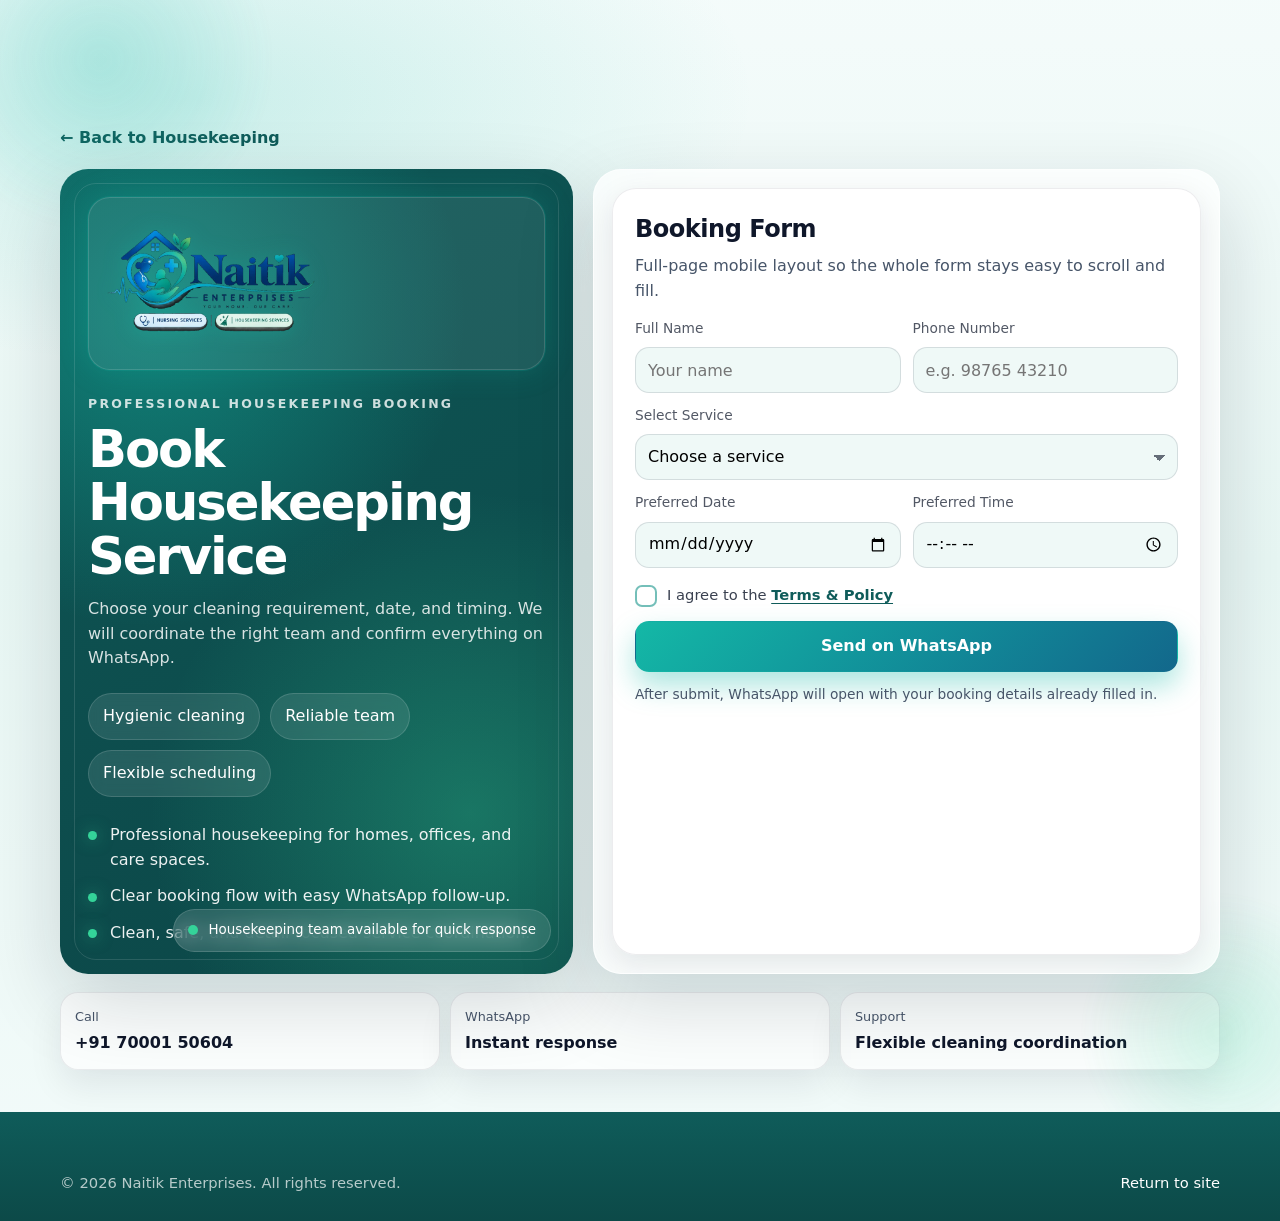
==== housekeeping-booking.html @ 3540d1fa "bug fixingko" ====
<!doctype html>
<html lang="en">
  <head>
    <meta charset="UTF-8" />
    <meta name="viewport" content="width=device-width, initial-scale=1.0" />
    <meta
      name="description"
      content="Book housekeeping services with Naitik Enterprises. Fill your details and continue on WhatsApp."
    />
    <title>Book Housekeeping Service | Naitik Enterprises</title>
    <link rel="icon" href="./favicon.png" type="image/png" sizes="32x32" />
    <link rel="stylesheet" href="./style.css" />
  </head>
  <body data-service="housekeeping" class="bookingPage">
    <main class="bookingPage__hero">
      <div class="container">
        <a class="bookingPage__back" href="./index.html?service=housekeeping&welcome=0">← Back to Housekeeping</a>

        <div class="bookingPage__grid" style="margin-top: 18px">
          <section class="bookingPage__panel reveal is-visible">
            <div class="bookingPage__logoShell">
              <img
                class="bookingPage__logo"
                src="./images/brand/logo-full.webp"
                width="240"
                height="160"
                alt="Naitik Enterprises"
              />
            </div>
            <p class="bookingPage__eyebrow">Professional housekeeping booking</p>
            <h1 class="bookingPage__title" id="bookingPageTitle">Book Housekeeping Service</h1>
            <p class="bookingPage__sub" id="bookingPageSubtitle">
              Choose your cleaning requirement, date, and timing. We will coordinate the right team and confirm everything on WhatsApp.
            </p>
            <div class="bookingPage__chips" id="bookingPageChips"></div>
            <ul class="bookingPage__points" id="bookingPagePoints"></ul>
            <div class="bookingPage__pulse">
              <span class="bookingPage__pulseDot" aria-hidden="true"></span>
              <span><span data-booking-service-label>Housekeeping</span> team available for quick response</span>
            </div>
          </section>

          <section class="bookingPage__formWrap reveal is-visible">
            <form class="formCard bookingPage__formCard" id="bookingPageForm">
              <div class="formCard__head">
                <h2 class="formCard__title">Booking Form</h2>
                <p class="formCard__sub">Full-page mobile layout so the whole form stays easy to scroll and fill.</p>
              </div>

              <div class="formGrid">
                <label class="field">
                  <span class="field__label">Full Name</span>
                  <input class="field__input" name="name" type="text" placeholder="Your name" required />
                </label>
                <label class="field">
                  <span class="field__label">Phone Number</span>
                  <input class="field__input" name="phone" type="tel" inputmode="tel" placeholder="e.g. 98765 43210" required />
                </label>
                <label class="field field--full">
                  <span class="field__label">Select Service</span>
                  <select class="field__input" name="service" id="bookingServicePage" required>
                    <option value="" selected disabled>Choose a service</option>
                  </select>
                </label>
                <label class="field">
                  <span class="field__label">Preferred Date</span>
                  <input class="field__input" name="date" type="date" required />
                </label>
                <label class="field">
                  <span class="field__label">Preferred Time</span>
                  <input class="field__input" name="time" type="time" required />
                </label>
              </div>

              <div class="termsAgree">
                <label class="termsAgree__label">
                  <input class="termsAgree__check" type="checkbox" id="termsAgreeCheckPage" name="termsAgree" required />
                  <span class="termsAgree__box" aria-hidden="true"></span>
                  <span class="termsAgree__text">
                    I agree to the
                    <a class="termsAgree__link" href="./terms.html" target="_blank" rel="noopener">Terms &amp; Policy</a>
                  </span>
                </label>
                <p class="termsAgree__error" id="termsAgreeErrorPage" role="alert" hidden>
                  Please tick the box to agree to the Terms &amp; Policy before sending.
                </p>
              </div>

              <button class="btn btn--primary btn--full" type="submit" id="bookingSubmitPage" disabled aria-disabled="true">
                Send on WhatsApp
              </button>
              <p class="formHint">After submit, WhatsApp will open with your booking details already filled in.</p>
            </form>
          </section>
        </div>

        <div class="bookingPage__meta">
          <div class="bookingPage__metaCard">
            <span class="bookingPage__metaLabel">Call</span>
            <span class="bookingPage__metaValue">+91 70001 50604</span>
          </div>
          <div class="bookingPage__metaCard">
            <span class="bookingPage__metaLabel">WhatsApp</span>
            <span class="bookingPage__metaValue">Instant response</span>
          </div>
          <div class="bookingPage__metaCard">
            <span class="bookingPage__metaLabel">Support</span>
            <span class="bookingPage__metaValue">Flexible cleaning coordination</span>
          </div>
        </div>
      </div>
    </main>

    <footer class="footer">
      <div class="container footer__bottom" style="margin-top: 0; padding-top: 0; border-top: 0">
        <div>© <span id="year"></span> Naitik Enterprises. All rights reserved.</div>
        <a class="footer__top" href="./index.html?service=housekeeping&welcome=0">Return to site</a>
      </div>
    </footer>

    <script src="./booking-page.js"></script>
  </body>
</html>
---- style.css ----
:root{
  --primary:#0B3C5D;
  --secondary:#00AEEF;
  --accent:#28C76F;
  --bg:#F4FAFF;
  --soft:#EEF6FB;
  --text:#0f172a;
  --muted:#475569;
  --border:rgba(15,23,42,.12);
  --shadow:0 18px 50px rgba(2, 18, 35, .12);
  --shadowSoft:0 10px 30px rgba(2, 18, 35, .10);
  --radius:16px;
  --radiusSm:12px;
  --container:1160px;
  --glow:rgba(0,174,239,.35);
  --theme-transition: background-color .55s ease, color .45s ease, border-color .45s ease, box-shadow .45s ease;
  --font-display:"Outfit", system-ui, sans-serif;
  --font-body:"Figtree", system-ui, sans-serif;
}

body[data-service="housekeeping"]{
  --primary:#0F5C5A;
  --secondary:#14B8A6;
  --accent:#34D399;
  --bg:#F3FBFA;
  --soft:#E8F7F4;
  --glow:rgba(20,184,166,.35);
}

*{box-sizing:border-box}
html{scroll-behavior:smooth}
body{
  margin:0;
  font-family:var(--font-body);
  color:var(--text);
  background:var(--bg);
  line-height:1.55;
  transition:var(--theme-transition);
  overflow-x:hidden;
}
body.is-gated{overflow:hidden}
h1,h2,h3,h4,.brand__name,.hero__title,.sectionHead__title,.contactHero__title{
  font-family:var(--font-display);
}
img{max-width:100%;display:block}
a{color:inherit;text-decoration:none}
button,input,select{font:inherit}
[hidden]{display:none !important}
:focus-visible{
  outline:3px solid rgba(0,174,239,.55);
  outline-offset:3px;
}
body[data-service="housekeeping"] :focus-visible{
  outline-color:rgba(20,184,166,.55);
}

.skip-link{
  position:absolute;left:-999px;top:10px;
  background:var(--primary);color:#fff;
  padding:10px 12px;border-radius:10px;
  z-index:10000;
}
.skip-link:focus{left:10px}

.container{
  width:min(var(--container), calc(100% - 40px));
  margin-inline:auto;
}

.section{padding:90px 0;position:relative}
.section--soft{background:var(--soft);transition:var(--theme-transition)}

.sectionHead{max-width:760px}
.sectionHead__title{
  margin:0 0 10px;
  font-size:clamp(1.55rem, 2.2vw, 2.2rem);
  letter-spacing:-.02em;
}
.sectionHead__subtitle{margin:0;color:var(--muted)}

/* NAV */
.header{position:sticky;top:0;z-index:999}
.nav{
  background:rgba(255,255,255,.62);
  backdrop-filter:saturate(140%) blur(16px);
  -webkit-backdrop-filter:saturate(140%) blur(16px);
  border-bottom:1px solid rgba(15,23,42,.06);
  transition:box-shadow .25s ease, background .25s ease;
}
.nav.is-scrolled{
  background:rgba(255,255,255,.92);
  box-shadow:0 10px 30px rgba(2, 18, 35, .10);
}
.nav__inner{
  min-height:72px;
  display:flex;
  align-items:center;
  justify-content:space-between;
  gap:14px;
  padding:8px 0;
}

.brand{
  display:flex;
  align-items:center;
  gap:10px;
  min-width:0;
}
.brand__logo{
  height:52px;
  width:auto;
  max-width:min(220px, 42vw);
  object-fit:contain;
  display:block;
}
.brand__logo--footer{
  height:72px;
  max-width:260px;
}
.brand__service{
  font-size:.68rem;
  font-weight:700;
  color:var(--secondary);
  text-transform:uppercase;
  letter-spacing:.08em;
  padding:5px 8px;
  border-radius:999px;
  background:color-mix(in srgb, var(--secondary) 12%, transparent);
  border:1px solid color-mix(in srgb, var(--secondary) 22%, transparent);
  white-space:nowrap;
}
.brand__mark{
  width:38px;height:38px;border-radius:12px;
  display:grid;place-items:center;
  background:linear-gradient(135deg, var(--secondary), var(--primary));
  color:#fff;font-weight:700;
  box-shadow:0 12px 24px var(--glow);
  transition:background .45s ease, box-shadow .45s ease;
  flex-shrink:0;
}
.brand__text{display:flex;flex-direction:column;line-height:1.15;min-width:0}
.brand__name{font-weight:700;letter-spacing:-.01em;white-space:nowrap}
.brand--footer{display:block}
.welcome__logo{
  width:min(280px, 72vw);
  height:auto;
  margin-inline:auto;
  display:block;
  object-fit:contain;
}

.nav__menu{display:flex;align-items:center;gap:10px}
.nav__link{
  font-weight:500;
  color:rgba(15,23,42,.78);
  padding:10px 10px;
  border-radius:12px;
  transition:background .2s ease,color .2s ease;
}
.nav__link:hover{background:color-mix(in srgb, var(--secondary) 12%, transparent);color:var(--primary)}
.nav__link--cta{
  background:linear-gradient(135deg, color-mix(in srgb, var(--secondary) 18%, transparent), color-mix(in srgb, var(--accent) 12%, transparent));
  border:1px solid color-mix(in srgb, var(--secondary) 22%, transparent);
}

.nav__toggle{
  display:none;
  width:44px;height:44px;
  border-radius:14px;
  border:1px solid rgba(15,23,42,.10);
  background:rgba(255,255,255,.7);
}
.nav__toggleLines{
  display:block;width:18px;height:12px;margin:auto;
  background:
    linear-gradient(#0f172a,#0f172a) 0 0/100% 2px,
    linear-gradient(#0f172a,#0f172a) 0 50%/100% 2px,
    linear-gradient(#0f172a,#0f172a) 0 100%/100% 2px;
  background-repeat:no-repeat;
  opacity:.86;
}

/* SERVICE SWITCH */
.serviceSwitch{
  position:relative;
  display:inline-grid;
  grid-template-columns:1fr 1fr;
  gap:0;
  padding:4px;
  border-radius:999px;
  background:rgba(15,23,42,.06);
  border:1px solid rgba(15,23,42,.08);
  min-width:min(280px, 52vw);
  flex-shrink:0;
}
.serviceSwitch__opt{
  position:relative;
  z-index:2;
  border:0;
  background:transparent;
  padding:10px 14px;
  border-radius:999px;
  font-weight:700;
  font-size:.82rem;
  letter-spacing:.04em;
  text-transform:uppercase;
  color:rgba(15,23,42,.55);
  cursor:pointer;
  transition:color .25s ease;
}
.serviceSwitch__opt.is-active{color:#fff}
.serviceSwitch__pill{
  position:absolute;
  z-index:1;
  top:4px;bottom:4px;left:4px;
  width:calc(50% - 4px);
  border-radius:999px;
  background:linear-gradient(135deg, var(--secondary), var(--primary));
  box-shadow:0 10px 22px var(--glow), 0 0 24px var(--glow);
  transition:transform .55s cubic-bezier(.34,1.56,.64,1), background .45s ease, box-shadow .45s ease;
}
body[data-service="housekeeping"] .serviceSwitch__pill{
  transform:translateX(100%);
}

/* HERO */
.hero{
  padding:96px 0 90px;
  position:relative;
  overflow:hidden;
  background:var(--bg);
  transition:var(--theme-transition);
}
.hero__atmosphere{
  position:absolute;inset:0;
  pointer-events:none;
  z-index:0;
  overflow:hidden;
}
.hero__bg{
  position:absolute;
  inset:0;
  background-position:center;
  background-size:cover;
  background-repeat:no-repeat;
  transform:scale(1.08);
  transition:opacity .55s ease, filter .55s ease;
  animation:bgKenBurns 18s ease-in-out infinite alternate;
}
.hero__bg--nursing{
  opacity:1;
  background-image:url("./images/nursing-bg-1280.webp");
  background-image:
    image-set(
      url("./images/nursing-bg-1280.avif") type("image/avif"),
      url("./images/nursing-bg-1280.webp") type("image/webp"),
      url("./images/indexbackground.png") type("image/png")
    );
  filter:saturate(1.05);
}
.hero__bg--housekeeping{
  opacity:0;
  background-image:url("./images/nursing-bg-1280.webp");
  background-image:
    image-set(
      url("./images/nursing-bg-1280.avif") type("image/avif"),
      url("./images/nursing-bg-1280.webp") type("image/webp"),
      url("./images/indexbackground.png") type("image/png")
    );
  filter:saturate(1.08) hue-rotate(18deg);
}
body[data-service="housekeeping"] .hero__bg--nursing{opacity:0}
body[data-service="housekeeping"] .hero__bg--housekeeping{opacity:1}
.hero__bgScrim{
  position:absolute;
  inset:0;
  background:
    linear-gradient(105deg, rgba(244,250,255,.90) 0%, rgba(244,250,255,.72) 36%, rgba(244,250,255,.28) 62%, rgba(244,250,255,.08) 100%),
    radial-gradient(900px 420px at 12% 18%, rgba(0,174,239,.14), transparent 60%);
  transition:background .55s ease;
}
body[data-service="nursing"] .hero__bgScrim{
  background:
    linear-gradient(100deg, rgba(244,250,255,.88) 0%, rgba(244,250,255,.58) 34%, rgba(244,250,255,.18) 58%, rgba(244,250,255,.02) 100%),
    radial-gradient(820px 380px at 10% 20%, rgba(0,174,239,.12), transparent 62%);
}
body[data-service="housekeeping"] .hero__bgScrim{
  background:
    linear-gradient(105deg, rgba(243,251,250,.92) 0%, rgba(243,251,250,.78) 42%, rgba(243,251,250,.52) 100%),
    radial-gradient(900px 420px at 12% 18%, rgba(20,184,166,.18), transparent 60%);
}
.hero__gridFx{
  position:absolute;inset:0;
  opacity:.22;
  background-image:
    linear-gradient(rgba(11,60,93,.05) 1px, transparent 1px),
    linear-gradient(90deg, rgba(11,60,93,.05) 1px, transparent 1px);
  background-size:48px 48px;
  mask-image:radial-gradient(ellipse at 40% 30%, #000 20%, transparent 70%);
}
body[data-service="housekeeping"] .hero__gridFx{
  background-image:
    linear-gradient(rgba(15,92,90,.05) 1px, transparent 1px),
    linear-gradient(90deg, rgba(15,92,90,.05) 1px, transparent 1px);
}
.hero__particles{position:absolute;inset:0}
.hero__particle{
  position:absolute;
  width:5px;height:5px;border-radius:50%;
  background:var(--secondary);
  opacity:.4;
  box-shadow:0 0 10px var(--glow);
  animation:floatY 6s ease-in-out infinite;
}
body[data-service="housekeeping"] .hero__particle{
  background:var(--accent);
}
.hero__sweep{
  position:absolute;
  inset:0;
  background:linear-gradient(105deg, transparent 30%, rgba(255,255,255,.45) 50%, transparent 70%);
  transform:translateX(-120%);
  opacity:0;
}
body[data-service="housekeeping"] .hero__sweep{
  opacity:.75;
  animation:sweepOnce 3.2s ease-in-out infinite;
}
.hero.is-offscreen .hero__sweep,
.hero.is-offscreen .hero__particle{
  animation-play-state:paused !important;
}

/* Hero staged reveal */
.heroReveal{
  opacity:0;
  transform:translateY(18px);
  animation:heroRevealIn .7s cubic-bezier(.22,1,.36,1) forwards;
  animation-delay:calc(var(--d, 0) * 120ms + 180ms);
}
body.is-gated .heroReveal{animation-play-state:paused;opacity:0}
body:not(.is-gated) .heroReveal{animation-play-state:running}

.hero__content{
  padding:18px 18px 8px;
  border-radius:22px;
  background:rgba(255,255,255,.55);
  border:1px solid rgba(255,255,255,.45);
  backdrop-filter:blur(8px);
  -webkit-backdrop-filter:blur(8px);
}
@media (min-width: 981px){
  .hero__content{
    background:transparent;
    border:0;
    backdrop-filter:none;
    -webkit-backdrop-filter:none;
    padding:0;
  }
}
.hero__grid{
  position:relative;
  z-index:2;
  display:grid;
  grid-template-columns:1.05fr .95fr;
  gap:54px;
  align-items:center;
}
body[data-service="nursing"] .hero__grid{
  grid-template-columns:minmax(0, min(640px, 100%)) 1fr;
  gap:0;
}
body[data-service="nursing"] .hero__media{
  display:none;
}
.pill{
  display:inline-flex;align-items:center;gap:10px;
  padding:10px 12px;border-radius:999px;
  background:rgba(255,255,255,.8);
  border:1px solid rgba(15,23,42,.08);
  box-shadow:0 10px 26px rgba(2, 18, 35, .06);
  color:rgba(15,23,42,.76);
  font-weight:500;
}
.dot{
  width:10px;height:10px;border-radius:50%;
  background:var(--accent);
  box-shadow:0 0 0 6px color-mix(in srgb, var(--accent) 22%, transparent);
}
.hero__title{
  margin:16px 0 10px;
  font-size:clamp(2.05rem, 3.4vw, 3.35rem);
  line-height:1.1;
  letter-spacing:-.03em;
}
.hero__subtitle{margin:0 0 22px;color:var(--muted);max-width:54ch}
.hero__actions{display:flex;gap:12px;flex-wrap:wrap;margin-bottom:22px}

.btn{
  display:inline-flex;align-items:center;justify-content:center;
  padding:12px 16px;
  border-radius:14px;
  border:1px solid transparent;
  font-weight:600;
  transition:transform .2s ease, box-shadow .2s ease, background .2s ease, border-color .2s ease;
  cursor:pointer;
  user-select:none;
}
.btn:active{transform:translateY(1px)}
.btn--primary{
  background:linear-gradient(135deg, var(--secondary), color-mix(in srgb, var(--primary) 70%, #1b83ff));
  color:#fff;
  box-shadow:0 14px 28px var(--glow);
}
.btn--primary:hover{transform:translateY(-2px);box-shadow:0 18px 40px var(--glow)}
.btn--ghost{
  background:rgba(255,255,255,.72);
  border-color:rgba(15,23,42,.10);
  color:rgba(15,23,42,.82);
}
.btn--ghost:hover{transform:translateY(-2px);box-shadow:0 16px 34px rgba(2, 18, 35, .10)}
.btn--dark{
  background:color-mix(in srgb, var(--primary) 92%, #000);
  color:#fff;
  box-shadow:0 14px 28px color-mix(in srgb, var(--primary) 28%, transparent);
}
.btn--dark:hover{transform:translateY(-2px)}
.btn--accent{
  background:linear-gradient(135deg, var(--accent), #1fbf86);
  color:#08311c;
  box-shadow:0 14px 28px rgba(40,199,111,.22);
}
.btn--accent:hover{transform:translateY(-2px)}
.btn--full{width:100%}
.btn--lg{padding:14px 22px;font-size:1.02rem}

.hero__trust{display:grid;grid-template-columns:repeat(3, minmax(0,1fr));gap:12px}
.trustItem{
  display:flex;gap:10px;align-items:flex-start;
  padding:12px;
  border-radius:16px;
  background:rgba(255,255,255,.70);
  border:1px solid rgba(15,23,42,.08);
}
.trustItem__icon{
  width:34px;height:34px;border-radius:12px;
  display:grid;place-items:center;
  background:color-mix(in srgb, var(--primary) 12%, transparent);
  color:var(--primary);font-weight:700;flex-shrink:0;
}
.trustItem__icon--blue{background:color-mix(in srgb, var(--secondary) 18%, transparent);color:var(--primary)}
.trustItem__icon--green{background:color-mix(in srgb, var(--accent) 20%, transparent);color:#0a6a3b}
.trustItem__text strong{display:block;font-size:.95rem}
.trustItem__text span{display:block;color:var(--muted);font-size:.82rem}

.hero__media{position:relative;perspective:900px}

/* NURSING VIDEO CARD */
.nursingVideoWrap{
  position:relative;
  opacity:0;
  transform:translateX(60px) scale(.96);
  animation:videoEnter .85s cubic-bezier(.22,1,.36,1) .45s forwards;
}
body.is-gated .nursingVideoWrap{animation-play-state:paused}
body:not(.is-gated) .nursingVideoWrap{animation-play-state:running}
.nursingVideoWrap.is-in{
  opacity:1;
  transform:none;
  animation:videoFloat 5.2s ease-in-out infinite;
}
.nursingVideoBadge{
  position:absolute;
  z-index:5;
  left:16px;top:14px;
  display:inline-flex;align-items:center;gap:8px;
  padding:8px 12px;
  border-radius:999px;
  background:rgba(255,255,255,.78);
  border:1px solid rgba(255,255,255,.55);
  backdrop-filter:blur(12px);
  -webkit-backdrop-filter:blur(12px);
  font-size:.72rem;
  font-weight:700;
  letter-spacing:.08em;
  text-transform:uppercase;
  color:var(--primary);
  box-shadow:0 12px 28px rgba(2,18,35,.12);
}
.nursingVideoBadge__dot{
  width:8px;height:8px;border-radius:50%;
  background:var(--accent);
  animation:livePulse 1.4s ease-out infinite;
}
.nursingVideo{
  position:relative;
  border-radius:24px;
  transform-style:preserve-3d;
  will-change:transform;
  transition:transform .12s ease-out;
}
.nursingVideo__glow{
  position:absolute;inset:-18%;
  background:radial-gradient(circle at 50% 40%, color-mix(in srgb, var(--secondary) 35%, transparent), transparent 62%);
  filter:blur(28px);
  opacity:.75;
  pointer-events:none;
}
.nursingVideo__frame{
  position:relative;
  aspect-ratio:16/9;
  border-radius:24px;
  overflow:hidden;
  border:1px solid rgba(255,255,255,.55);
  background:#0b3c5d;
  box-shadow:
    0 24px 60px rgba(2,18,35,.18),
    0 0 0 1px color-mix(in srgb, var(--secondary) 18%, transparent),
    0 0 40px color-mix(in srgb, var(--secondary) 22%, transparent);
}
.nursingVideo__poster,
.nursingVideo__el{
  position:absolute;inset:0;
  width:100%;height:100%;
  object-fit:cover;
  display:block;
}
.nursingVideo__poster{
  filter:blur(10px);
  transform:scale(1.05);
  transition:opacity .45s ease, filter .45s ease;
  z-index:1;
}
.nursingVideo.is-ready .nursingVideo__poster{
  opacity:0;
  filter:blur(0);
  pointer-events:none;
}
.nursingVideo__el{
  z-index:2;
  opacity:0;
  transition:opacity .45s ease;
}
.nursingVideo.is-ready .nursingVideo__el{opacity:1}
.nursingVideo__play{
  position:absolute;z-index:4;
  left:50%;top:50%;
  transform:translate(-50%,-50%);
  border:0;
  border-radius:999px;
  padding:12px 18px;
  font-weight:700;
  background:rgba(255,255,255,.9);
  color:var(--primary);
  box-shadow:0 16px 34px rgba(2,18,35,.2);
  cursor:pointer;
}
.nursingVideo__sound{
  position:absolute;
  z-index:5;
  right:12px;
  bottom:14px;
  width:42px;height:42px;
  border-radius:14px;
  border:1px solid rgba(255,255,255,.45);
  background:rgba(255,255,255,.82);
  backdrop-filter:blur(10px);
  -webkit-backdrop-filter:blur(10px);
  color:var(--primary);
  display:grid;
  place-items:center;
  cursor:pointer;
  box-shadow:0 12px 28px rgba(2,18,35,.16);
  transition:transform .2s ease, background .2s ease, box-shadow .2s ease;
}
.nursingVideo__sound:hover{
  transform:translateY(-2px);
  background:#fff;
  box-shadow:0 16px 34px rgba(2,18,35,.2);
}
.nursingVideo__sound.is-on{
  background:linear-gradient(135deg, color-mix(in srgb, var(--secondary) 22%, #fff), #fff);
  border-color:color-mix(in srgb, var(--secondary) 35%, transparent);
}
.nursingVideo__soundIcon{display:grid;place-items:center}
.nursingVideo__sound svg{display:block}
.nursingVideo__sound--cine{
  right:14px;
  bottom:14px;
  z-index:6;
}
.nursingVideo__sweep{
  position:absolute;inset:0;z-index:3;
  pointer-events:none;
  background:linear-gradient(110deg, transparent 35%, rgba(255,255,255,.28) 50%, transparent 65%);
  transform:translateX(-130%);
  animation:shineSweep 5.5s ease-in-out 2s infinite;
}
.nursingVideo__ecg{
  position:absolute;
  left:8%;right:8%;
  bottom:-2px;
  height:34px;
  z-index:4;
  opacity:.55;
  pointer-events:none;
}
.nursingVideo__ecg path{
  fill:none;
  stroke:var(--secondary);
  stroke-width:2;
  stroke-linecap:round;
  stroke-linejoin:round;
  stroke-dasharray:14 160;
  filter:drop-shadow(0 0 4px var(--glow));
  animation:ecgTravel 2.8s linear infinite;
}

/* CINEMATIC STORY */
.cineStory{
  position:relative;
  min-height:220vh;
  background:linear-gradient(180deg, var(--bg), #071825 40%, #071825 70%, var(--soft));
}
.cineStory__pin{
  position:sticky;
  top:72px;
  height:calc(100vh - 72px);
  display:grid;
  place-items:center;
  overflow:visible;
  padding:24px 0 32px;
}
.cineStory__stage{
  width:min(920px, calc(100% - 40px));
  position:relative;
  display:flex;
  flex-direction:column;
  align-items:center;
  gap:22px;
}
.cineStory__videoShell{
  position:relative;
  margin-inline:auto;
  width:min(520px, 78%);
  max-width:min(720px, calc(100vw - 72px));
  aspect-ratio:16/9;
  border-radius:22px;
  overflow:hidden;
  border:1px solid rgba(255,255,255,.2);
  box-shadow:0 30px 80px rgba(0,0,0,.35), 0 0 50px rgba(0,174,239,.18);
  transform:scale(var(--cine-scale, 1));
  transform-origin:center center;
  border-radius:calc(22px * (1.25 - var(--cine-scale, 1) * .2));
  transition:none;
  background:#041018;
}
.cineStory__video{
  width:100%;height:100%;
  object-fit:cover;
  display:block;
}
.cineStory__copy{
  position:relative;
  width:100%;
  text-align:center;
  pointer-events:none;
  min-height:3.2em;
  z-index:2;
}
.cineStory__step{
  margin:0;
  font-family:var(--font-display);
  font-size:clamp(1.35rem, 3.2vw, 2.2rem);
  font-weight:800;
  letter-spacing:-.03em;
  color:#fff;
  text-shadow:0 12px 40px rgba(0,0,0,.45);
  opacity:0;
  transform:translateY(12px);
  transition:opacity .35s ease, transform .35s ease;
  position:absolute;
  left:0;right:0;
  top:0;
}
.cineStory__step.is-active{
  opacity:1;
  transform:none;
  position:relative;
}

.statusCard{
  position:absolute;
  z-index:4;
  left:-8px;
  top:18px;
  width:min(220px, 46%);
  padding:14px 14px 12px;
  border-radius:18px;
  background:rgba(255,255,255,.78);
  border:1px solid rgba(255,255,255,.55);
  backdrop-filter:blur(14px);
  -webkit-backdrop-filter:blur(14px);
  box-shadow:0 18px 40px rgba(2,18,35,.12), 0 0 28px color-mix(in srgb, var(--secondary) 22%, transparent);
  animation:floatCard 3.2s ease-in-out infinite;
}
.statusCard__live{
  display:flex;align-items:center;gap:8px;
  font-size:.72rem;font-weight:700;
  letter-spacing:.06em;text-transform:uppercase;
  color:var(--primary);margin-bottom:8px;
}
.statusCard__dot{
  width:8px;height:8px;border-radius:50%;
  background:var(--accent);
  box-shadow:0 0 0 0 color-mix(in srgb, var(--accent) 45%, transparent);
  animation:livePulse 1.1s ease-out infinite;
}
.statusCard__title{display:block;font-size:1rem;letter-spacing:-.02em}
.statusCard__sub{display:block;color:var(--muted);font-size:.85rem;margin:2px 0 8px}
.statusCard__list{margin:0;padding:0;list-style:none;display:grid;gap:4px;color:rgba(15,23,42,.78);font-size:.86rem}

.heroCard{
  position:relative;
  border-radius:24px;
  overflow:hidden;
  box-shadow:var(--shadow);
}
.heroCard__bg{
  position:absolute;inset:-40% -40%;
  background:
    radial-gradient(circle at 35% 25%, color-mix(in srgb, var(--secondary) 40%, transparent), transparent 56%),
    radial-gradient(circle at 70% 65%, color-mix(in srgb, var(--accent) 28%, transparent), transparent 62%);
  filter:blur(20px);
  transition:opacity .5s ease;
}
.heroCard__frame{
  position:relative;
  aspect-ratio:4/3;
  background:
    center/cover no-repeat var(--hero-placeholder, #dbeafe),
    linear-gradient(135deg, #dbeafe, #eff6ff);
  overflow:hidden;
}
body[data-service="housekeeping"] .heroCard__frame{
  background:
    center/cover no-repeat var(--hero-placeholder, #ccfbf1),
    linear-gradient(135deg, #ccfbf1, #f0fdfa);
}
.heroCard__img{
  width:100%;height:100%;
  object-fit:cover;
  transform:scale(1.03);
  filter:blur(14px);
  opacity:.55;
  transition:filter .45s ease, opacity .45s ease, transform .7s ease;
}
.heroCard__img.is-loaded{
  filter:blur(0);
  opacity:1;
  transform:scale(1);
}
.heroCard__img.is-loading{filter:blur(14px);opacity:.55}

.heroOverlay{
  position:absolute;
  right:14px;
  bottom:14px;
  left:auto;
  width:min(220px, 58%);
  padding:12px;
  border-radius:16px;
  background:rgba(255,255,255,.78);
  border:1px solid rgba(15,23,42,.08);
  backdrop-filter:blur(10px);
  box-shadow:0 14px 30px rgba(2,18,35,.10);
}
.heroOverlay__label{
  font-size:.72rem;font-weight:700;
  letter-spacing:.08em;text-transform:uppercase;
  color:var(--primary);margin-bottom:6px;
}
.heroOverlay__checks{
  margin:0;padding:0;list-style:none;
  display:grid;gap:3px;font-size:.82rem;color:rgba(15,23,42,.78);
}
.heroOverlay__ecg{
  margin-top:8px;width:100%;height:28px;
}
.heroOverlay__ecg path{
  fill:none;stroke:var(--secondary);stroke-width:2.4;
  stroke-linecap:round;stroke-linejoin:round;
  stroke-dasharray:12 90;
  filter:drop-shadow(0 0 5px var(--glow));
  animation:ecgTravel 1.55s linear infinite;
}

/* SERVICES */
.servicesSplit{
  margin-top:28px;
  display:grid;
  grid-template-columns:1fr 1fr;
  gap:18px;
}
.svcPane{
  border-radius:24px;
  padding:26px;
  position:relative;
  overflow:hidden;
  box-shadow:var(--shadowSoft);
  border:1px solid rgba(15,23,42,.08);
}
.svcPane::before{
  content:"";
  position:absolute;inset:-40% -40%;
  background:radial-gradient(circle at 25% 25%, rgba(255,255,255,.9), transparent 55%);
  opacity:.6;
  pointer-events:none;
}
.svcPane--light{
  background:linear-gradient(180deg, color-mix(in srgb, var(--secondary) 14%, transparent), var(--soft));
}
.svcPane--dark{
  background:linear-gradient(180deg, var(--primary), color-mix(in srgb, var(--primary) 80%, #000));
  border-color:rgba(255,255,255,.10);
}
.svcPane__head{position:relative}
.svcPane__title{margin:0;font-size:1.35rem;letter-spacing:-.02em}
.svcPane__desc{margin:10px 0 0;color:var(--muted)}
.svcPane--dark .svcPane__title{color:#fff}
.svcPane--dark .svcPane__desc{color:rgba(255,255,255,.72)}

.svcGrid{
  position:relative;
  margin-top:18px;
  display:grid;
  grid-template-columns:repeat(2, minmax(0,1fr));
  gap:12px;
}
.svcGrid--wide{grid-template-columns:repeat(3, minmax(0,1fr))}
.svcCard{
  position:relative;
  overflow:hidden;
  border-radius:var(--radiusSm);
  padding:14px;
  border:1px solid rgba(15,23,42,.12);
  background:rgba(255,255,255,.62);
  backdrop-filter:blur(10px);
  transition:transform .2s ease, box-shadow .2s ease, border-color .2s ease, background .2s ease;
  min-height:120px;
}
.svcCard:hover{
  transform:translateY(-10px) scale(1.02);
  box-shadow:0 28px 48px rgba(2,18,35,.16);
}
.svcCard--nursing:hover{
  border-color:color-mix(in srgb, var(--secondary) 55%, transparent);
  box-shadow:0 28px 50px color-mix(in srgb, var(--secondary) 28%, transparent), 0 0 34px color-mix(in srgb, var(--secondary) 22%, transparent);
}
.svcCard--housekeeping:hover{
  border-color:color-mix(in srgb, var(--accent) 55%, transparent);
  box-shadow:0 28px 50px color-mix(in srgb, var(--accent) 28%, transparent), 0 0 34px color-mix(in srgb, var(--accent) 22%, transparent);
}
.svcCard__icon{
  width:34px;height:34px;border-radius:12px;
  display:grid;place-items:center;
  background:color-mix(in srgb, var(--secondary) 16%, transparent);
  margin-bottom:10px;
  transition:transform .3s ease;
}
.svcCard:hover .svcCard__icon{transform:scale(1.2) rotate(-6deg)}
.svcCard__title{margin:0 0 6px;font-size:1.02rem;letter-spacing:-.01em}
.svcCard__text{margin:0;color:var(--muted);font-size:.88rem}
.svcCard--dark{
  background:rgba(255,255,255,.07);
  border-color:rgba(255,255,255,.12);
}
.svcCard--dark .svcCard__title{color:#fff}
.svcCard--dark .svcCard__text{color:rgba(255,255,255,.74)}
.svcCard--dark .svcCard__icon{background:rgba(40,199,111,.16)}
.svcPane__actions{position:relative;margin-top:16px}

.svcCard__fx,.svcCard__shine{
  position:absolute;inset:auto 0 0 0;height:2px;opacity:0;pointer-events:none;
}
.svcCard--nursing .svcCard__fx{
  background:linear-gradient(90deg, transparent, var(--secondary), transparent);
  transform:scaleX(0);
  transform-origin:left;
}
.svcCard--nursing:hover .svcCard__fx{
  opacity:1;
  animation:ecgBar .7s ease forwards;
}
.svcCard--housekeeping .svcCard__shine{
  inset:0;height:auto;
  background:linear-gradient(110deg, transparent 30%, rgba(255,255,255,.45) 50%, transparent 70%);
  transform:translateX(-120%);
}
.svcCard--housekeeping:hover .svcCard__shine{
  opacity:1;
  animation:shineSweep .7s ease forwards;
}

/* WHY */
.whyGrid{
  margin-top:26px;
  display:grid;
  grid-template-columns:repeat(4, minmax(0,1fr));
  gap:14px;
}
.featureCard{
  border-radius:20px;
  padding:18px;
  background:var(--bg);
  border:1px solid rgba(15,23,42,.08);
  box-shadow:0 16px 34px rgba(2,18,35,.08);
  transition:transform .2s ease, box-shadow .2s ease;
  position:relative;
  overflow:hidden;
}
.featureCard:hover{transform:translateY(-10px) scale(1.02);box-shadow:0 28px 52px rgba(2,18,35,.15)}
.featureCard__icon{
  width:44px;height:44px;border-radius:16px;
  display:grid;place-items:center;
  background:color-mix(in srgb, var(--primary) 12%, transparent);
  color:var(--primary);
  margin-bottom:12px;
  font-weight:700;
}
.featureCard__icon--blue{background:color-mix(in srgb, var(--secondary) 16%, transparent)}
.featureCard__icon--green{background:color-mix(in srgb, var(--accent) 18%, transparent);color:#0a6a3b}
.featureCard__title{margin:0 0 8px;letter-spacing:-.02em}
.featureCard__text{margin:0;color:var(--muted)}
.featureCard--pulse.is-visible .featureCard__icon{
  animation:iconPulse 1.35s ease-in-out infinite;
}
.featureCard--sparkle.is-visible::after{
  content:"✦";
  position:absolute;right:14px;top:14px;
  color:var(--secondary);opacity:.8;
  font-size:1.15rem;
  animation:sparkleTwinkle 1.05s ease-in-out infinite;
}

/* JOURNEY */
.journey{
  list-style:none;
  margin:34px 0 0;
  padding:0;
  display:grid;
  grid-template-columns:repeat(5, minmax(0,1fr));
  gap:12px;
  position:relative;
}
.journey::before{
  content:"";
  position:absolute;
  left:6%;right:6%;
  top:28px;
  height:2px;
  background:linear-gradient(90deg, transparent, color-mix(in srgb, var(--secondary) 55%, transparent), transparent);
}
.journey__step{
  position:relative;
  text-align:center;
  padding-top:8px;
}
.journey__step::before{
  content:"";
  display:block;
  width:16px;height:16px;border-radius:50%;
  margin:0 auto 14px;
  background:var(--bg);
  border:3px solid var(--secondary);
  box-shadow:0 0 0 0 color-mix(in srgb, var(--secondary) 35%, transparent);
  position:relative;z-index:1;
}
.journey.is-active .journey__step::before{
  animation:nodePulse 1.5s ease-in-out infinite;
}
.journey.is-active .journey__step:nth-child(2)::before{animation-delay:.35s}
.journey.is-active .journey__step:nth-child(3)::before{animation-delay:.7s}
.journey.is-active .journey__step:nth-child(4)::before{animation-delay:1.05s}
.journey.is-active .journey__step:nth-child(5)::before{animation-delay:1.4s}
.journey__step span{
  display:inline-block;
  font-weight:700;
  font-size:.92rem;
  letter-spacing:-.01em;
}
.journey__finale{
  grid-column:1/-1;
  text-align:center;
  margin-top:18px;
  font-family:var(--font-display);
  font-weight:800;
  letter-spacing:.08em;
  text-transform:uppercase;
  color:var(--primary);
  opacity:0;
}
.journey.is-complete .journey__finale{opacity:1;transition:opacity .5s ease}

/* ABOUT */
.aboutGrid{
  margin-top:28px;
  display:grid;
  grid-template-columns:.9fr 1.1fr;
  gap:28px;
  align-items:center;
}
.aboutPortrait{position:relative}
.aboutPortrait__frame{
  border-radius:28px;
  overflow:hidden;
  aspect-ratio:4/3.4;
  box-shadow:var(--shadow);
  background:center/cover no-repeat var(--founder-placeholder, #e2e8f0);
}
.aboutPortrait__img{
  width:100%;height:100%;object-fit:cover;
  filter:blur(12px);opacity:.5;
  transition:filter .4s ease, opacity .4s ease;
}
.aboutPortrait__img.is-loaded{filter:blur(0);opacity:1}
.aboutPortrait__glass{
  position:absolute;
  left:18px;right:18px;bottom:18px;
  padding:14px 16px;
  border-radius:18px;
  background:rgba(255,255,255,.78);
  backdrop-filter:blur(12px);
  border:1px solid rgba(255,255,255,.5);
  box-shadow:0 16px 34px rgba(2,18,35,.12);
  animation:floatCard 3.4s ease-in-out infinite;
}
.founderName{margin:0;font-size:1.25rem;letter-spacing:-.02em}
.aboutPortrait__role{margin:2px 0 0;color:var(--muted);font-size:.9rem}
.aboutCopy .twoCol__text{margin:0 0 14px}
.aboutHighlights{display:grid;gap:12px;margin-top:8px}

/* FORMS / CONTACT */
.twoCol{
  display:grid;
  grid-template-columns:1fr 1fr;
  gap:18px;
  align-items:start;
}
.twoCol__title{margin:0 0 10px;font-size:1.8rem;letter-spacing:-.02em}
.twoCol__text{margin:0;color:var(--muted);max-width:52ch}
.contactSection{
  background:
    radial-gradient(700px 280px at 15% 0%, color-mix(in srgb, var(--secondary) 16%, transparent), transparent 60%),
    var(--bg);
}
.contactHero{text-align:center;max-width:720px;margin-inline:auto}
.contactHero__title{
  margin:0 0 10px;
  font-size:clamp(1.9rem, 3vw, 2.8rem);
  letter-spacing:-.03em;
}
.contactHero__sub{margin:0 0 18px;color:var(--muted)}

.contactStrip{margin-top:0;display:grid;gap:12px}
.contactStrip__item{
  display:flex;gap:12px;align-items:center;
  padding:14px;border-radius:18px;
  background:rgba(255,255,255,.80);
  border:1px solid rgba(15,23,42,.08);
  box-shadow:0 16px 34px rgba(2,18,35,.08);
}
.contactStrip__icon{
  width:44px;height:44px;border-radius:16px;
  display:grid;place-items:center;
  background:color-mix(in srgb, var(--primary) 12%, transparent);
}
.contactStrip__icon--blue{background:color-mix(in srgb, var(--secondary) 16%, transparent)}
.contactStrip__label{color:var(--muted);font-size:.82rem}
.contactStrip__value{font-weight:700}

.formCard{
  border-radius:24px;
  padding:22px;
  background:var(--bg);
  border:1px solid rgba(15,23,42,.08);
  box-shadow:var(--shadowSoft);
}
.formCard__head{margin-bottom:14px}
.formCard__title{margin:0;letter-spacing:-.02em}
.formCard__sub{margin:6px 0 0;color:var(--muted)}
.formGrid{display:grid;grid-template-columns:1fr 1fr;gap:12px}
.field{display:flex;flex-direction:column;gap:8px}
.field--full{grid-column:1/-1}
.field__label{font-size:.86rem;color:rgba(15,23,42,.72);font-weight:500}
.field__input{
  height:46px;
  border-radius:14px;
  padding:10px 12px;
  border:1px solid rgba(15,23,42,.12);
  background:color-mix(in srgb, var(--soft) 70%, #fff);
  outline:none;
  transition:border-color .2s ease, box-shadow .2s ease, background .2s ease;
}
select.field__input{
  appearance:none;
  background-image:
    linear-gradient(45deg, transparent 50%, rgba(15,23,42,.62) 50%),
    linear-gradient(135deg, rgba(15,23,42,.62) 50%, transparent 50%);
  background-position:calc(100% - 18px) 20px, calc(100% - 12px) 20px;
  background-size:6px 6px, 6px 6px;
  background-repeat:no-repeat;
  padding-right:34px;
}
.field__input:focus{
  border-color:color-mix(in srgb, var(--secondary) 55%, transparent);
  box-shadow:0 0 0 5px color-mix(in srgb, var(--secondary) 14%, transparent);
  background:#fff;
}
.formHint{margin:12px 0 0;color:var(--muted);font-size:.86rem}

/* TERMS AGREE */
.termsAgree{margin:16px 0 14px}
.termsAgree__label{
  display:flex;
  align-items:flex-start;
  gap:10px;
  cursor:pointer;
  user-select:none;
}
.termsAgree__check{
  position:absolute;
  opacity:0;
  width:1px;height:1px;
  pointer-events:none;
}
.termsAgree__box{
  width:22px;height:22px;flex-shrink:0;
  margin-top:1px;
  border-radius:7px;
  border:2px solid color-mix(in srgb, var(--secondary) 45%, rgba(15,23,42,.25));
  background:#fff;
  display:grid;place-items:center;
  transition:background .2s ease, border-color .2s ease, box-shadow .2s ease;
}
.termsAgree__box::after{
  content:"";
  width:11px;height:6px;
  border-left:2.5px solid #fff;
  border-bottom:2.5px solid #fff;
  transform:rotate(-45deg) translate(1px, -1px) scale(0);
  transition:transform .18s ease;
}
.termsAgree__check:checked + .termsAgree__box{
  background:linear-gradient(135deg, var(--secondary), var(--primary));
  border-color:transparent;
  box-shadow:0 8px 18px var(--glow);
}
.termsAgree__check:checked + .termsAgree__box::after{transform:rotate(-45deg) translate(1px, -1px) scale(1)}
.termsAgree__check:focus-visible + .termsAgree__box{
  outline:3px solid color-mix(in srgb, var(--secondary) 45%, transparent);
  outline-offset:2px;
}
.termsAgree__text{color:rgba(15,23,42,.82);font-size:.92rem;line-height:1.45}
.termsAgree__link{
  border:0;background:none;padding:0;
  color:var(--primary);font-weight:700;
  text-decoration:underline;text-underline-offset:3px;
  cursor:pointer;
}
.termsAgree__link:hover{color:var(--secondary)}
.termsAgree__error{
  margin:8px 0 0;
  color:#b91c1c;
  font-size:.86rem;
  font-weight:600;
}
#bookingSubmit:disabled{
  opacity:.48;
  cursor:not-allowed;
  transform:none;
  box-shadow:none;
}

/* TERMS MODAL */
.termsModal{
  position:fixed;inset:0;
  z-index:4000;
  display:grid;
  place-items:center;
  padding:16px;
}
.termsModal[hidden]{display:none !important}
.termsModal__backdrop{
  position:absolute;inset:0;
  background:rgba(6,16,30,.58);
  backdrop-filter:blur(8px);
  -webkit-backdrop-filter:blur(8px);
}
.termsModal__panel{
  position:relative;
  width:min(820px, 100%);
  max-height:min(86vh, 920px);
  display:flex;
  flex-direction:column;
  border-radius:24px;
  background:rgba(255,255,255,.96);
  border:1px solid rgba(255,255,255,.6);
  box-shadow:0 30px 80px rgba(2,18,35,.28);
  overflow:hidden;
}
.termsModal__head{
  display:flex;
  justify-content:space-between;
  gap:14px;
  align-items:flex-start;
  padding:18px 18px 12px;
  border-bottom:1px solid rgba(15,23,42,.08);
  background:linear-gradient(180deg, color-mix(in srgb, var(--secondary) 10%, #fff), #fff);
}
.termsModal__eyebrow{
  margin:0 0 4px;
  font-size:.72rem;font-weight:800;
  letter-spacing:.12em;text-transform:uppercase;
  color:var(--primary);
}
.termsModal__title{
  margin:0;
  font-size:clamp(1.05rem, 2.2vw, 1.35rem);
  letter-spacing:-.02em;
  line-height:1.25;
}
.termsModal__updated{margin:6px 0 0;color:var(--muted);font-size:.84rem}
.termsModal__close{
  width:40px;height:40px;border-radius:12px;
  border:1px solid rgba(15,23,42,.1);
  background:rgba(255,255,255,.9);
  cursor:pointer;font-size:1rem;
  flex-shrink:0;
}
.termsModal__body{
  padding:16px 18px 8px;
  overflow:auto;
  color:rgba(15,23,42,.86);
  font-size:.94rem;
  line-height:1.6;
}
.termsModal__body h3{
  margin:18px 0 8px;
  font-size:1.02rem;
  letter-spacing:-.01em;
  color:var(--primary);
}
.termsModal__body p{margin:0 0 10px}
.termsModal__body ol,
.termsModal__body ul{margin:0 0 12px;padding-left:1.2rem}
.termsModal__body li{margin:6px 0}
.termsModal__foot{
  display:flex;gap:10px;flex-wrap:wrap;
  justify-content:flex-end;
  padding:12px 18px 16px;
  border-top:1px solid rgba(15,23,42,.08);
  background:#fff;
}

/* BOOKING PAGE */
.bookingPage{
  min-height:100vh;
  background:
    radial-gradient(880px 420px at 15% 8%, color-mix(in srgb, var(--secondary) 18%, transparent), transparent 64%),
    linear-gradient(180deg, color-mix(in srgb, var(--bg) 92%, #fff), var(--soft) 46%, var(--bg));
}
.bookingPage__hero{
  position:relative;
  overflow:hidden;
  padding:108px 0 42px;
}
.bookingPage__hero::before,
.bookingPage__hero::after{
  content:"";
  position:absolute;
  border-radius:50%;
  filter:blur(8px);
  opacity:.72;
  pointer-events:none;
}
.bookingPage__hero::before{
  width:360px;
  height:360px;
  top:-120px;
  left:-80px;
  background:radial-gradient(circle, color-mix(in srgb, var(--secondary) 30%, transparent), transparent 68%);
  animation:floatOrb 8s ease-in-out infinite;
}
.bookingPage__hero::after{
  width:280px;
  height:280px;
  right:-80px;
  bottom:-60px;
  background:radial-gradient(circle, color-mix(in srgb, var(--accent) 28%, transparent), transparent 70%);
  animation:floatOrb 10s ease-in-out infinite reverse;
}
.bookingPage__grid{
  position:relative;
  z-index:1;
  display:grid;
  grid-template-columns:minmax(0, .9fr) minmax(0, 1.1fr);
  gap:20px;
  align-items:stretch;
}
.bookingPage__panel,
.bookingPage__formWrap{
  position:relative;
  overflow:hidden;
  border-radius:28px;
  box-shadow:0 28px 80px rgba(2,18,35,.16);
}
.bookingPage__panel{
  padding:28px;
  color:#fff;
  background:
    radial-gradient(circle at 18% 18%, color-mix(in srgb, var(--secondary) 46%, transparent), transparent 40%),
    radial-gradient(circle at 80% 80%, color-mix(in srgb, var(--accent) 32%, transparent), transparent 42%),
    linear-gradient(155deg, color-mix(in srgb, var(--primary) 94%, #030712), color-mix(in srgb, var(--primary) 72%, #041018));
}
.bookingPage__panel::after,
.bookingPage__formWrap::before{
  content:"";
  position:absolute;
  inset:14px;
  border-radius:22px;
  border:1px solid rgba(255,255,255,.12);
  pointer-events:none;
}
.bookingPage__logoShell{
  display:inline-flex;
  padding:12px 14px;
  border-radius:22px;
  background:rgba(255,255,255,.08);
  border:1px solid rgba(255,255,255,.14);
  box-shadow:0 0 0 1px color-mix(in srgb, var(--secondary) 16%, transparent), 0 0 30px color-mix(in srgb, var(--secondary) 22%, transparent);
}
.bookingPage__logo{
  width:min(220px, 100%);
  height:auto;
  filter:drop-shadow(0 0 10px color-mix(in srgb, var(--secondary) 35%, transparent));
}
.bookingPage__eyebrow{
  margin:24px 0 10px;
  font-size:.78rem;
  font-weight:800;
  letter-spacing:.18em;
  text-transform:uppercase;
  color:rgba(255,255,255,.8);
}
.bookingPage__title{
  margin:0;
  font-size:clamp(2rem, 4vw, 3.45rem);
  line-height:1.04;
  letter-spacing:-.04em;
}
.bookingPage__sub{
  margin:14px 0 0;
  color:rgba(255,255,255,.84);
  max-width:46ch;
}
.bookingPage__chips{
  margin:22px 0 0;
  display:flex;
  flex-wrap:wrap;
  gap:10px;
}
.bookingPage__chip{
  padding:10px 14px;
  border-radius:999px;
  background:rgba(255,255,255,.1);
  border:1px solid rgba(255,255,255,.14);
  backdrop-filter:blur(8px);
}
.bookingPage__points{
  margin:26px 0 0;
  padding:0;
  list-style:none;
  display:grid;
  gap:12px;
}
.bookingPage__points li{
  position:relative;
  padding-left:22px;
  color:rgba(255,255,255,.92);
}
.bookingPage__points li::before{
  content:"";
  position:absolute;
  left:0;
  top:.52em;
  width:9px;
  height:9px;
  border-radius:50%;
  background:var(--accent);
  box-shadow:0 0 16px color-mix(in srgb, var(--accent) 55%, transparent);
}
.bookingPage__pulse{
  position:absolute;
  right:22px;
  bottom:22px;
  display:flex;
  align-items:center;
  gap:10px;
  padding:10px 14px;
  border-radius:999px;
  background:rgba(255,255,255,.12);
  border:1px solid rgba(255,255,255,.14);
  color:#fff;
  font-size:.84rem;
  backdrop-filter:blur(10px);
}
.bookingPage__pulseDot{
  width:10px;
  height:10px;
  border-radius:50%;
  background:var(--accent);
  animation:livePulse 1.2s ease-out infinite;
}
.bookingPage__formWrap{
  padding:18px;
  background:rgba(255,255,255,.72);
  backdrop-filter:blur(16px);
  -webkit-backdrop-filter:blur(16px);
  border:1px solid rgba(255,255,255,.55);
}
.bookingPage__formCard{
  position:relative;
  z-index:1;
  height:100%;
  background:rgba(255,255,255,.92);
}
.bookingPage__meta{
  margin-top:18px;
  display:grid;
  grid-template-columns:repeat(3, minmax(0,1fr));
  gap:10px;
}
.bookingPage__metaCard{
  padding:14px;
  border-radius:18px;
  background:rgba(255,255,255,.72);
  border:1px solid rgba(15,23,42,.08);
  box-shadow:0 16px 34px rgba(2,18,35,.08);
}
.bookingPage__metaLabel{
  display:block;
  color:var(--muted);
  font-size:.8rem;
}
.bookingPage__metaValue{
  display:block;
  margin-top:4px;
  font-weight:700;
}
.bookingPage__back{
  margin-top:18px;
  display:inline-flex;
  align-items:center;
  gap:8px;
  color:var(--primary);
  font-weight:700;
}
.formAlert{
  margin-top:12px;
  padding:12px 14px;
  border-radius:16px;
  background:rgba(40,199,111,.14);
  border:1px solid rgba(40,199,111,.24);
  color:#06341d;
  display:none;
}
.formAlert.is-error{
  background:rgba(239,68,68,.12);
  border-color:rgba(239,68,68,.25);
  color:#3a0b0b;
}
.formAlert.is-show{display:block}

.careerGrid{
  margin-top:24px;
  display:grid;
  grid-template-columns:.9fr 1.1fr;
  gap:18px;
  align-items:start;
}
.careerPitch__card{
  border-radius:24px;
  padding:22px;
  background:linear-gradient(135deg, var(--primary), color-mix(in srgb, var(--secondary) 30%, transparent));
  color:#fff;
  border:1px solid rgba(255,255,255,.14);
  box-shadow:0 22px 54px rgba(2,18,35,.18);
}
.careerPitch__title{margin:0 0 10px;letter-spacing:-.02em}
.careerPitch__text{margin:0 0 14px;color:rgba(255,255,255,.78)}
.ticks{margin:0;padding-left:18px;color:rgba(255,255,255,.88)}
.ticks li{margin:10px 0}

.mapCard{
  border-radius:24px;
  overflow:hidden;
  border:1px solid rgba(15,23,42,.08);
  box-shadow:0 16px 34px rgba(2,18,35,.08);
  background:var(--bg);
  min-height:260px;
  height:260px;
}
.mapCard iframe{width:100%;height:100%;border:0}

/* FOOTER */
.footer{
  background:linear-gradient(180deg, var(--primary), color-mix(in srgb, var(--primary) 80%, #000));
  color:rgba(255,255,255,.86);
  padding:60px 0 26px;
  transition:var(--theme-transition);
}
.footer__grid{
  display:grid;
  grid-template-columns:1.35fr .8fr 1.05fr;
  gap:24px;
}
.footer__text{color:rgba(255,255,255,.72);margin:12px 0 14px}
.footer__title{margin:0 0 12px;color:#fff}
.footer__col a{display:block;padding:8px 0;color:rgba(255,255,255,.76)}
.footer__col a:hover{color:#fff}
.footer__meta{display:grid;gap:10px;color:rgba(255,255,255,.76)}
.footer__bottom{
  margin-top:28px;
  padding-top:18px;
  border-top:1px solid rgba(255,255,255,.12);
  display:flex;
  justify-content:space-between;
  gap:14px;
  flex-wrap:wrap;
  color:rgba(255,255,255,.70);
  font-size:.92rem;
}
.footer__top{color:#fff}
.footer__top:hover{text-decoration:underline}

/* FAB */
.fab{
  position:fixed;
  right:18px;bottom:18px;
  display:inline-flex;align-items:center;gap:8px;
  padding:12px 14px;
  border-radius:999px;
  border:1px solid rgba(40,199,111,.28);
  background:linear-gradient(135deg, #25D366, #128C7E);
  color:#072a18;
  font-weight:700;
  box-shadow:0 22px 46px rgba(2,18,35,.18);
  cursor:pointer;
  z-index:998;
  transition:transform .2s ease;
}
.fab__icon{display:grid;place-items:center}
.fab:hover{transform:translateY(-2px)}
.fab:hover .fab__icon{animation:iconPulse 1s ease-in-out infinite}
.fab__bubble{
  position:absolute;
  right:0;bottom:calc(100% + 10px);
  background:#fff;
  color:var(--text);
  padding:8px 12px;
  border-radius:12px;
  font-size:.82rem;
  box-shadow:0 12px 28px rgba(2,18,35,.16);
  opacity:0;
  transform:translateY(6px);
  pointer-events:none;
  transition:opacity .25s ease, transform .25s ease;
  white-space:nowrap;
}
.fab:hover .fab__bubble{opacity:1;transform:translateY(0)}

/* MODE TRANSITION FX */
.modeFx{
  position:fixed;inset:0;
  z-index:2000;
  pointer-events:none;
  opacity:0;
  background:transparent;
}
.modeFx.is-on{
  opacity:1;
  animation:modeFlash .75s ease;
}
.modeFx__svg{
  position:absolute;
  left:0;right:0;
  top:38%;
  width:100%;
  height:160px;
  overflow:visible;
}
.modeFx__path{
  stroke:var(--secondary);
  stroke-width:5;
  stroke-linecap:round;
  stroke-linejoin:round;
  filter:drop-shadow(0 0 16px var(--glow)) drop-shadow(0 0 28px var(--glow));
  stroke-dasharray:1400;
  stroke-dashoffset:1400;
}
.modeFx.is-on .modeFx__path{
  animation:drawTrail .7s cubic-bezier(.22,1,.36,1) forwards;
}
.modeFx.is-sparkle .modeFx__path{
  stroke:var(--accent);
  filter:drop-shadow(0 0 18px var(--accent)) drop-shadow(0 0 34px var(--accent));
}
.modeFx__sparks{position:absolute;inset:0}
.modeFx__spark{
  position:absolute;
  width:9px;height:9px;
  border-radius:50%;
  background:#fff;
  box-shadow:0 0 16px var(--accent), 0 0 28px #fff;
  opacity:0;
}
.modeFx.is-sparkle .modeFx__spark{
  animation:sparkFly .7s ease forwards;
}

/* WELCOME MODAL */
.welcome{
  position:fixed;inset:0;
  z-index:3000;
  display:grid;
  place-items:center;
  padding:18px;
}
.welcome[hidden]{display:none !important}
.welcome__backdrop{
  position:absolute;inset:0;
  background:
    radial-gradient(700px 360px at 50% 40%, color-mix(in srgb, var(--secondary) 38%, transparent), transparent 62%),
    rgba(6,16,30,.62);
  backdrop-filter:blur(14px);
  -webkit-backdrop-filter:blur(14px);
  opacity:0;
  animation:fadeIn .35s ease forwards;
}
.welcome__panel{
  position:relative;
  width:min(760px, 100%);
  padding:28px 24px 24px;
  border-radius:28px;
  background:rgba(255,255,255,.86);
  border:1px solid rgba(255,255,255,.6);
  box-shadow:
    0 40px 100px rgba(2,18,35,.35),
    0 0 0 1px color-mix(in srgb, var(--secondary) 20%, transparent),
    0 0 60px color-mix(in srgb, var(--secondary) 25%, transparent);
  backdrop-filter:blur(20px);
  -webkit-backdrop-filter:blur(20px);
  opacity:0;
  transform:scale(.86) translateY(28px);
  animation:modalIn .6s cubic-bezier(.22,1.2,.36,1) .2s forwards;
  text-align:center;
}
.welcome__brand{
  margin:0;
  font-family:var(--font-display);
  font-weight:800;
  letter-spacing:.16em;
  text-transform:uppercase;
  font-size:.82rem;
  color:var(--primary);
  opacity:0;
  animation:brandPop .55s cubic-bezier(.22,1.4,.36,1) .45s forwards;
}
.welcome__tagline{
  margin:6px 0 0;
  color:var(--muted);
  font-size:.92rem;
  letter-spacing:.04em;
  opacity:0;
  animation:fadeUp .4s ease .65s forwards;
}
.welcome__title{
  margin:18px 0 8px;
  font-size:clamp(1.45rem, 2.6vw, 2rem);
  letter-spacing:-.02em;
  opacity:0;
  animation:fadeUp .4s ease .75s forwards;
}
.welcome__sub{
  margin:0 auto 18px;
  max-width:46ch;
  color:var(--muted);
  opacity:0;
  animation:fadeUp .4s ease .82s forwards;
}
.welcome__cards{
  display:grid;
  grid-template-columns:1fr 1fr;
  gap:14px;
}
.welcomeCard{
  position:relative;
  overflow:hidden;
  text-align:left;
  border:1px solid rgba(15,23,42,.10);
  border-radius:22px;
  padding:18px;
  background:rgba(255,255,255,.88);
  cursor:pointer;
  transition:transform .25s ease, box-shadow .25s ease, border-color .25s ease, background .25s ease;
  opacity:0;
  transform:translateY(12px);
  animation:fadeUp .4s ease forwards;
}
.welcomeCard--nursing{animation-delay:.9s}
.welcomeCard--housekeeping{animation-delay:1.02s}
.welcomeCard:hover{
  transform:translateY(-10px) scale(1.03);
  box-shadow:0 30px 60px rgba(2,18,35,.18);
}
.welcomeCard--nursing:hover{
  border-color:rgba(0,174,239,.55);
  box-shadow:0 30px 60px rgba(0,174,239,.28), 0 0 40px rgba(0,174,239,.2);
  background:#f8fcff;
}
.welcomeCard--housekeeping:hover{
  border-color:rgba(20,184,166,.55);
  box-shadow:0 30px 60px rgba(20,184,166,.28), 0 0 40px rgba(20,184,166,.2);
  background:#f5fffc;
}
.welcomeCard__icon{
  width:44px;height:44px;border-radius:14px;
  display:grid;place-items:center;
  margin-bottom:12px;
  color:var(--primary);
  background:rgba(0,174,239,.12);
}
.welcomeCard--housekeeping .welcomeCard__icon{
  background:rgba(20,184,166,.14);
  color:#0F5C5A;
}
.welcomeCard__icon svg{width:24px;height:24px}
.welcomeCard--nursing:hover .welcomeCard__icon{animation:iconPulse 1.2s ease-in-out infinite}
.welcomeCard__label{
  display:block;
  font-family:var(--font-display);
  font-weight:800;
  font-size:1.15rem;
  letter-spacing:.04em;
  text-transform:uppercase;
  margin-bottom:6px;
}
.welcomeCard__desc{
  display:block;
  color:var(--muted);
  font-size:.9rem;
  margin-bottom:14px;
}
.welcomeCard__cta{
  display:inline-flex;align-items:center;gap:6px;
  font-weight:700;color:var(--primary);
}
.welcomeCard:hover .welcomeCard__cta span{transform:translateX(4px);display:inline-block;transition:transform .2s ease}
.welcomeCard__trail{
  position:absolute;left:18px;right:18px;bottom:10px;height:2px;opacity:0;
}
.welcomeCard__trail--ecg{
  background:linear-gradient(90deg, transparent, #00AEEF, transparent);
}
.welcomeCard--nursing:hover .welcomeCard__trail--ecg{
  opacity:1;animation:ecgBar .7s ease infinite;
}
.welcomeCard__trail--sparkle::before,
.welcomeCard__trail--sparkle::after{
  content:"✦";
  position:absolute;bottom:0;color:#14B8A6;opacity:0;
}
.welcomeCard--housekeeping:hover .welcomeCard__trail--sparkle::before,
.welcomeCard--housekeeping:hover .welcomeCard__trail--sparkle::after{
  opacity:.7;animation:sparkleTwinkle 1.2s ease-in-out infinite;
}
.welcomeCard--housekeeping:hover .welcomeCard__trail--sparkle::before{left:20%}
.welcomeCard--housekeeping:hover .welcomeCard__trail--sparkle::after{left:70%;animation-delay:.3s}
.welcomeCard.is-selected{
  transform:scale(1.02);
  border-color:var(--secondary);
  box-shadow:0 0 0 4px color-mix(in srgb, var(--secondary) 18%, transparent);
}
.welcome.is-leaving .welcome__panel{
  animation:modalOut .5s ease forwards;
}
.welcome.is-leaving .welcome__backdrop{
  animation:fadeOut .5s ease forwards;
}

/* REVEALS */
.reveal{
  opacity:0;
  transform:translateY(42px) scale(.96);
  transition:opacity .75s cubic-bezier(.22,1,.36,1), transform .75s cubic-bezier(.22,1,.36,1);
  will-change:opacity, transform;
}
.reveal.is-visible{opacity:1;transform:none}
.reveal--hero{transform:scale(.9) translateY(28px);filter:blur(6px)}
.reveal--hero.is-visible{
  transform:none;filter:blur(0);
  transition:opacity .9s cubic-bezier(.22,1,.36,1), transform .9s cubic-bezier(.22,1,.36,1), filter .9s ease;
}
.reveal--image{clip-path:inset(18% 18% 18% 18% round 24px);transform:scale(1.06);transition:opacity .8s ease, transform .8s ease, clip-path .85s cubic-bezier(.22,1,.36,1)}
.reveal--image.is-visible{clip-path:inset(0 round 24px);transform:none}
.reveal--cinematic{transform:translateY(48px) scale(.92);filter:blur(4px)}
.reveal--cinematic.is-visible{transform:none;filter:blur(0);transition:opacity .85s ease, transform .85s cubic-bezier(.22,1,.36,1), filter .85s ease}

/* KEYFRAMES */
@keyframes bgKenBurns{
  from{transform:scale(1.06) translate3d(0,0,0)}
  to{transform:scale(1.14) translate3d(-1.5%, -1%, 0)}
}
@keyframes ecgTravel{
  to{stroke-dashoffset:-220}
}
@keyframes floatY{
  0%,100%{transform:translateY(0) scale(1);opacity:.45}
  50%{transform:translateY(-28px) scale(1.25);opacity:.9}
}
@keyframes floatCard{
  0%,100%{transform:translateY(0) rotate(0deg)}
  50%{transform:translateY(-14px) rotate(-.4deg)}
}
@keyframes pulseRing{
  0%{transform:scale(.75);opacity:.65}
  70%{transform:scale(1.45);opacity:0}
  100%{opacity:0}
}
@keyframes livePulse{
  0%{box-shadow:0 0 0 0 color-mix(in srgb, var(--accent) 55%, transparent)}
  70%{box-shadow:0 0 0 16px transparent}
  100%{box-shadow:0 0 0 0 transparent}
}
@keyframes sweepOnce{
  0%{transform:translateX(-130%) skewX(-8deg)}
  40%,100%{transform:translateX(130%) skewX(-8deg)}
}
@keyframes ecgBar{
  from{transform:scaleX(0);opacity:0}
  40%{opacity:1}
  to{transform:scaleX(1);opacity:1}
}
@keyframes shineSweep{
  to{transform:translateX(130%)}
}
@keyframes iconPulse{
  0%,100%{transform:scale(1)}
  50%{transform:scale(1.18)}
}
@keyframes sparkleTwinkle{
  0%,100%{opacity:.2;transform:scale(.75) rotate(0deg)}
  50%{opacity:1;transform:scale(1.35) rotate(12deg)}
}
@keyframes nodePulse{
  0%,100%{box-shadow:0 0 0 0 color-mix(in srgb, var(--secondary) 55%, transparent); transform:scale(1)}
  50%{box-shadow:0 0 0 14px transparent; transform:scale(1.15)}
}
@keyframes drawTrail{
  to{stroke-dashoffset:0}
}
@keyframes sparkFly{
  from{opacity:0;transform:translate(0,0) scale(.3)}
  25%{opacity:1}
  to{opacity:0;transform:translate(var(--sx,40px), var(--sy,-60px)) scale(1.4)}
}
@keyframes modeFlash{
  0%{background:transparent}
  20%{background:color-mix(in srgb, var(--secondary) 14%, transparent)}
  100%{background:transparent}
}
@keyframes fadeIn{to{opacity:1}}
@keyframes fadeOut{to{opacity:0}}
@keyframes modalIn{to{opacity:1;transform:scale(1) translateY(0)}}
@keyframes modalOut{to{opacity:0;transform:scale(.9) translateY(-18px)}}
@keyframes fadeUp{to{opacity:1;transform:none}}
@keyframes brandPop{
  from{opacity:0;transform:translateY(12px) letter-spacing:.4em}
  to{opacity:1;transform:none;letter-spacing:.16em}
}
@keyframes heroRevealIn{
  to{opacity:1;transform:none}
}
@keyframes videoEnter{
  to{opacity:1;transform:none}
}
@keyframes videoFloat{
  0%,100%{transform:translateY(0)}
  50%{transform:translateY(-5px)}
}
@keyframes floatOrb{
  0%,100%{transform:translate3d(0,0,0) scale(1)}
  50%{transform:translate3d(0,-18px,0) scale(1.06)}
}

@media (prefers-reduced-motion: reduce){
  html{scroll-behavior:auto}
  .reveal,.reveal--hero,.reveal--image,.reveal--cinematic{transition:none;transform:none;opacity:1;clip-path:none}
  .hero__sweep,.statusCard,.aboutPortrait__glass,
  .fab__icon,.featureCard--pulse .featureCard__icon,.journey__step::before,
  .hero__bg,.modeFx.is-on,.nursingVideo,.nursingVideo__sweep,.nursingVideo__ecg path,
  .nursingVideoBadge__dot{animation:none !important}
  .modeFx{display:none}
  .nursingVideoWrap,.heroReveal{
    animation:none !important;
    opacity:1 !important;
    transform:none !important;
  }
  .nursingVideo{transform:none !important}
  .nursingVideoWrap.is-in{animation:none !important}
  .cineStory{min-height:auto}
  .cineStory__pin{position:relative;top:auto;height:auto;padding:48px 0}
  .cineStory__videoShell{width:min(920px, 92%); --cine-scale:1 !important}
  .welcome__backdrop,
  .welcome__panel,
  .welcome__brand,
  .welcome__tagline,
  .welcome__title,
  .welcome__sub,
  .welcomeCard{
    animation:none !important;
    opacity:1 !important;
    transform:none !important;
    filter:none !important;
  }
  .reveal--hero,.reveal--cinematic{filter:none}
}

/* RESPONSIVE */
@media (max-width: 980px){
  .hero__grid{grid-template-columns:1fr;gap:24px}
  body[data-service="nursing"] .hero__grid{grid-template-columns:1fr}
  .hero__trust{grid-template-columns:1fr}
  .servicesSplit,.svcGrid--wide{grid-template-columns:1fr}
  .whyGrid{grid-template-columns:repeat(2, minmax(0,1fr))}
  .twoCol,.careerGrid,.aboutGrid,.footer__grid{grid-template-columns:1fr}
  .journey{grid-template-columns:1fr;gap:10px}
  .journey::before{display:none}
  .journey__step{display:flex;align-items:center;gap:12px;text-align:left;padding:0}
  .journey__step::before{margin:0}
  .statusCard{left:10px;top:10px;width:min(200px, 52%)}
  .heroOverlay{width:min(200px, 60%)}
  .welcome__cards{grid-template-columns:1fr}
  .nursingVideoWrap.is-in{animation:videoFloat 6.5s ease-in-out infinite}
  .cineStory{min-height:auto;background:var(--soft)}
  .cineStory__pin{position:relative;top:auto;height:auto;padding:40px 0 24px}
  .cineStory__videoShell{width:100%;border-radius:18px}
  .cineStory__copy{position:relative;inset:auto;margin-top:18px}
  .cineStory__step{color:var(--primary);text-shadow:none;position:relative}
  .cineStory__step:not(.is-active){display:none}
  .bookingPage__grid,.bookingPage__meta{grid-template-columns:1fr}
  .bookingPage__pulse{position:static;margin-top:22px;width:max-content}
}

@media (max-width: 860px){
  .brand__service{display:none}
  .brand__logo{height:44px;max-width:min(170px, 46vw)}
  .serviceSwitch{min-width:min(240px, 58vw)}
  .serviceSwitch__opt{padding:10px 8px;font-size:.72rem}
  .nav__toggle{display:inline-grid;place-items:center}
  .nav__menu{
    position:fixed;
    inset:72px 14px auto 14px;
    border-radius:22px;
    background:rgba(255,255,255,.94);
    backdrop-filter:blur(14px);
    border:1px solid rgba(15,23,42,.10);
    box-shadow:0 30px 70px rgba(2,18,35,.18);
    padding:12px;
    display:grid;
    gap:4px;
    transform:translateY(-14px);
    opacity:0;
    pointer-events:none;
    transition:opacity .2s ease, transform .2s ease;
  }
  .nav__menu.is-open{opacity:1;transform:translateY(0);pointer-events:auto}
  .nav__link{padding:12px}
  .fab__label{display:none}
}

@media (max-width: 520px){
  .section{padding:78px 0}
  .hero{padding:86px 0 72px}
  .svcPane{padding:18px}
  .svcGrid{grid-template-columns:1fr}
  .formCard{padding:18px}
  .formGrid{grid-template-columns:1fr}
  .welcome__panel{padding:22px 16px 16px}
  .statusCard{display:none}
  .bookingPage__hero{padding:92px 0 28px}
  .bookingPage__panel,
  .bookingPage__formWrap{border-radius:22px}
  .bookingPage__panel{padding:20px}
  .bookingPage__title{font-size:clamp(1.8rem, 10vw, 2.5rem)}
}

@media (hover:none){
  .fab__bubble{display:none}
}
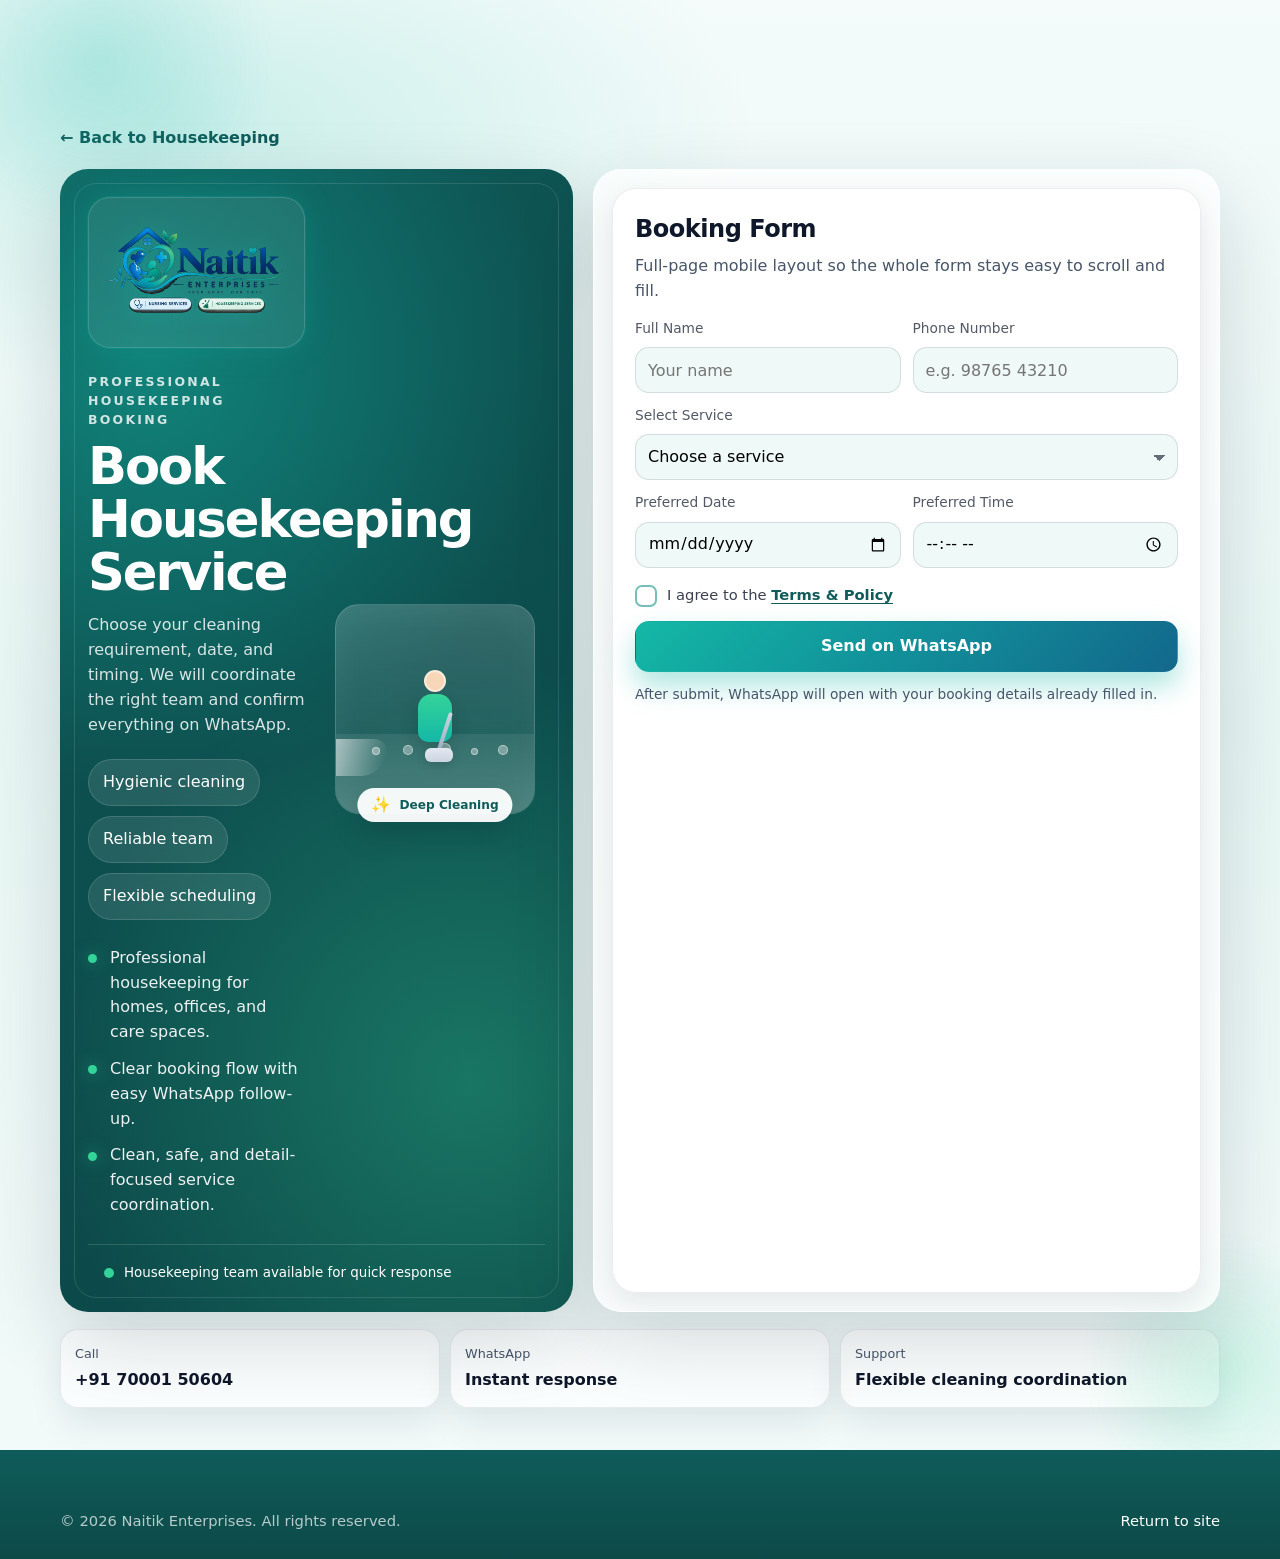
==== commit 13674a22: "bug fixingko" ====
--- a/housekeeping-booking.html
+++ b/housekeeping-booking.html
@@ -18,22 +18,54 @@
 
         <div class="bookingPage__grid" style="margin-top: 18px">
           <section class="bookingPage__panel reveal is-visible">
-            <div class="bookingPage__logoShell">
-              <img
-                class="bookingPage__logo"
-                src="./images/brand/logo-full.webp"
-                width="240"
-                height="160"
-                alt="Naitik Enterprises"
-              />
+            <div class="bookingPage__panelGrid">
+              <div class="bookingPage__content">
+                <div class="bookingPage__logoShell">
+                  <img
+                    class="bookingPage__logo"
+                    src="./images/brand/logo-full.webp"
+                    width="240"
+                    height="160"
+                    alt="Naitik Enterprises"
+                  />
+                </div>
+                <p class="bookingPage__eyebrow">Professional housekeeping booking</p>
+                <h1 class="bookingPage__title" id="bookingPageTitle">Book Housekeeping Service</h1>
+                <p class="bookingPage__sub" id="bookingPageSubtitle">
+                  Choose your cleaning requirement, date, and timing. We will coordinate the right team and confirm everything on WhatsApp.
+                </p>
+                <div class="bookingPage__chips" id="bookingPageChips"></div>
+                <ul class="bookingPage__points" id="bookingPagePoints"></ul>
+              </div>
+
+              <div class="bookingPage__visual bookingPage__visual--housekeeping" aria-hidden="true">
+                <div class="bookingVisual bookingVisual--clean">
+                  <div class="bookingVisual__room">
+                    <div class="bookingVisual__floor"></div>
+                    <div class="bookingVisual__shine"></div>
+                    <div class="bookingVisual__bubbles">
+                      <span></span><span></span><span></span><span></span><span></span>
+                    </div>
+                    <div class="bookingVisual__sparkles">
+                      <span>✦</span><span>✦</span><span>✦</span>
+                    </div>
+                    <div class="bookingVisual__cleaner">
+                      <div class="bookingVisual__cleanerHead"></div>
+                      <div class="bookingVisual__cleanerBody"></div>
+                      <div class="bookingVisual__mop">
+                        <span class="bookingVisual__mopHandle"></span>
+                        <span class="bookingVisual__mopHead"></span>
+                      </div>
+                    </div>
+                  </div>
+                  <div class="bookingVisual__badge bookingVisual__badge--clean">
+                    <span class="bookingVisual__badgeIcon">✨</span>
+                    <span>Deep Cleaning</span>
+                  </div>
+                </div>
+              </div>
             </div>
-            <p class="bookingPage__eyebrow">Professional housekeeping booking</p>
-            <h1 class="bookingPage__title" id="bookingPageTitle">Book Housekeeping Service</h1>
-            <p class="bookingPage__sub" id="bookingPageSubtitle">
-              Choose your cleaning requirement, date, and timing. We will coordinate the right team and confirm everything on WhatsApp.
-            </p>
-            <div class="bookingPage__chips" id="bookingPageChips"></div>
-            <ul class="bookingPage__points" id="bookingPagePoints"></ul>
+
             <div class="bookingPage__pulse">
               <span class="bookingPage__pulseDot" aria-hidden="true"></span>
               <span><span data-booking-service-label>Housekeeping</span> team available for quick response</span>
--- a/style.css
+++ b/style.css
@@ -1318,10 +1318,32 @@
 .bookingPage__panel{
   padding:28px;
   color:#fff;
+  display:flex;
+  flex-direction:column;
+  gap:0;
   background:
     radial-gradient(circle at 18% 18%, color-mix(in srgb, var(--secondary) 46%, transparent), transparent 40%),
     radial-gradient(circle at 80% 80%, color-mix(in srgb, var(--accent) 32%, transparent), transparent 42%),
     linear-gradient(155deg, color-mix(in srgb, var(--primary) 94%, #030712), color-mix(in srgb, var(--primary) 72%, #041018));
+}
+.bookingPage__panelGrid{
+  display:grid;
+  grid-template-columns:minmax(0, 1fr) minmax(180px, 220px);
+  gap:20px;
+  align-items:center;
+}
+.bookingPage__content{
+  position:relative;
+  z-index:2;
+  min-width:0;
+}
+.bookingPage__visual{
+  position:relative;
+  z-index:1;
+  display:flex;
+  align-items:center;
+  justify-content:center;
+  min-height:220px;
 }
 .bookingPage__panel::after,
 .bookingPage__formWrap::before{
@@ -1379,7 +1401,7 @@
 }
 .bookingPage__points{
   margin:26px 0 0;
-  padding:0;
+  padding:0 0 4px;
   list-style:none;
   display:grid;
   gap:12px;
@@ -1401,19 +1423,209 @@
   box-shadow:0 0 16px color-mix(in srgb, var(--accent) 55%, transparent);
 }
 .bookingPage__pulse{
-  position:absolute;
-  right:22px;
-  bottom:22px;
-  display:flex;
+  position:relative;
+  z-index:2;
+  margin-top:22px;
+  padding-top:18px;
+  border-top:1px solid rgba(255,255,255,.14);
+  display:inline-flex;
   align-items:center;
   gap:10px;
-  padding:10px 14px;
-  border-radius:999px;
-  background:rgba(255,255,255,.12);
-  border:1px solid rgba(255,255,255,.14);
+  width:100%;
+  max-width:100%;
+  padding:18px 16px 0;
+  border-radius:0;
+  background:transparent;
+  border-left:0;
+  border-right:0;
+  border-bottom:0;
   color:#fff;
   font-size:.84rem;
-  backdrop-filter:blur(10px);
+  flex-wrap:wrap;
+}
+.bookingVisual{
+  position:relative;
+  width:100%;
+  max-width:220px;
+  margin-inline:auto;
+}
+.bookingVisual__glow{
+  position:absolute;
+  inset:-12%;
+  background:radial-gradient(circle, color-mix(in srgb, var(--secondary) 42%, transparent), transparent 68%);
+  filter:blur(18px);
+  animation:floatOrb 5s ease-in-out infinite;
+}
+.bookingVisual__photo{
+  position:relative;
+  z-index:1;
+  width:100%;
+  height:auto;
+  border-radius:22px;
+  border:2px solid rgba(255,255,255,.22);
+  box-shadow:0 20px 50px rgba(2,18,35,.28);
+  animation:nurseFloat 4.5s ease-in-out infinite;
+  object-fit:cover;
+  aspect-ratio:4/3;
+}
+.bookingVisual__badge{
+  position:absolute;
+  z-index:3;
+  left:50%;
+  bottom:-10px;
+  transform:translateX(-50%);
+  display:inline-flex;
+  align-items:center;
+  gap:8px;
+  padding:8px 14px;
+  border-radius:999px;
+  background:rgba(255,255,255,.92);
+  color:var(--primary);
+  font-size:.76rem;
+  font-weight:700;
+  white-space:nowrap;
+  box-shadow:0 12px 28px rgba(2,18,35,.18);
+}
+.bookingVisual__badge--clean{
+  bottom:-8px;
+  background:rgba(255,255,255,.94);
+  color:#0F5C5A;
+}
+.bookingVisual__badgeIcon{font-size:1rem;line-height:1}
+.bookingVisual__ecg{
+  position:absolute;
+  left:8%;
+  right:8%;
+  bottom:28px;
+  z-index:2;
+  height:34px;
+  opacity:.85;
+}
+.bookingVisual__ecg path{
+  fill:none;
+  stroke:var(--secondary);
+  stroke-width:2.4;
+  stroke-linecap:round;
+  stroke-linejoin:round;
+  stroke-dasharray:14 160;
+  filter:drop-shadow(0 0 6px var(--glow));
+  animation:ecgTravel 2.2s linear infinite;
+}
+.bookingVisual--clean{
+  max-width:200px;
+}
+.bookingVisual__room{
+  position:relative;
+  width:100%;
+  aspect-ratio:1/1.05;
+  border-radius:24px;
+  overflow:hidden;
+  background:linear-gradient(180deg, rgba(255,255,255,.16), rgba(255,255,255,.04));
+  border:1px solid rgba(255,255,255,.18);
+  box-shadow:inset 0 0 40px rgba(255,255,255,.06);
+}
+.bookingVisual__floor{
+  position:absolute;
+  left:0;right:0;bottom:0;
+  height:38%;
+  background:linear-gradient(180deg, rgba(255,255,255,.08), rgba(255,255,255,.22));
+}
+.bookingVisual__shine{
+  position:absolute;
+  left:-30%;
+  bottom:18%;
+  width:55%;
+  height:18%;
+  border-radius:999px;
+  background:linear-gradient(90deg, transparent, rgba(255,255,255,.55), transparent);
+  transform:skewX(-18deg);
+  animation:cleanSweep 2.8s ease-in-out infinite;
+}
+.bookingVisual__bubbles{
+  position:absolute;
+  inset:0;
+  pointer-events:none;
+}
+.bookingVisual__bubbles span{
+  position:absolute;
+  bottom:28%;
+  width:10px;height:10px;
+  border-radius:50%;
+  background:rgba(255,255,255,.35);
+  border:1px solid rgba(255,255,255,.45);
+  animation:bubbleRise 3.2s ease-in infinite;
+}
+.bookingVisual__bubbles span:nth-child(1){left:18%;animation-delay:0s;width:8px;height:8px}
+.bookingVisual__bubbles span:nth-child(2){left:34%;animation-delay:.6s}
+.bookingVisual__bubbles span:nth-child(3){left:52%;animation-delay:1.1s;width:12px;height:12px}
+.bookingVisual__bubbles span:nth-child(4){left:68%;animation-delay:.3s;width:7px;height:7px}
+.bookingVisual__bubbles span:nth-child(5){left:82%;animation-delay:1.7s}
+.bookingVisual__sparkles{
+  position:absolute;
+  inset:0;
+  pointer-events:none;
+}
+.bookingVisual__sparkles span{
+  position:absolute;
+  color:#fff;
+  font-size:.9rem;
+  opacity:0;
+  animation:sparklePop 2.4s ease-in-out infinite;
+}
+.bookingVisual__sparkles span:nth-child(1){left:22%;top:18%;animation-delay:.2s}
+.bookingVisual__sparkles span:nth-child(2){left:72%;top:28%;animation-delay:1s}
+.bookingVisual__sparkles span:nth-child(3){left:48%;top:12%;animation-delay:1.6s}
+.bookingVisual__cleaner{
+  position:absolute;
+  left:50%;
+  bottom:16%;
+  width:72px;
+  height:110px;
+  transform:translateX(-50%);
+}
+.bookingVisual__cleanerHead{
+  position:absolute;
+  top:0;left:50%;
+  width:22px;height:22px;
+  margin-left:-11px;
+  border-radius:50%;
+  background:#f8d7b8;
+  border:2px solid rgba(255,255,255,.5);
+}
+.bookingVisual__cleanerBody{
+  position:absolute;
+  top:24px;left:50%;
+  width:34px;height:48px;
+  margin-left:-17px;
+  border-radius:14px 14px 10px 10px;
+  background:linear-gradient(180deg, #34D399, #14B8A6);
+  box-shadow:0 8px 18px rgba(0,0,0,.15);
+}
+.bookingVisual__mop{
+  position:absolute;
+  right:-8px;
+  bottom:18px;
+  width:54px;
+  height:70px;
+  transform-origin:12px 58px;
+  animation:mopSweep 2.2s ease-in-out infinite;
+}
+.bookingVisual__mopHandle{
+  position:absolute;
+  left:8px;bottom:0;
+  width:4px;height:52px;
+  border-radius:999px;
+  background:linear-gradient(180deg, #cbd5e1, #94a3b8);
+  transform:rotate(18deg);
+  transform-origin:bottom center;
+}
+.bookingVisual__mopHead{
+  position:absolute;
+  left:0;bottom:0;
+  width:28px;height:14px;
+  border-radius:6px;
+  background:linear-gradient(180deg, #e2e8f0, #cbd5e1);
+  box-shadow:0 4px 10px rgba(0,0,0,.12);
 }
 .bookingPage__pulseDot{
   width:10px;
@@ -1903,6 +2115,29 @@
   0%,100%{transform:translate3d(0,0,0) scale(1)}
   50%{transform:translate3d(0,-18px,0) scale(1.06)}
 }
+@keyframes nurseFloat{
+  0%,100%{transform:translateY(0)}
+  50%{transform:translateY(-8px)}
+}
+@keyframes cleanSweep{
+  0%,100%{transform:translateX(-120%) skewX(-18deg);opacity:0}
+  20%{opacity:1}
+  55%{transform:translateX(180%) skewX(-18deg);opacity:1}
+  70%,100%{opacity:0}
+}
+@keyframes bubbleRise{
+  0%{transform:translateY(0) scale(.8);opacity:0}
+  20%{opacity:.8}
+  100%{transform:translateY(-90px) scale(1.1);opacity:0}
+}
+@keyframes sparklePop{
+  0%,100%{opacity:0;transform:scale(.6) rotate(0deg)}
+  45%{opacity:1;transform:scale(1.2) rotate(18deg)}
+}
+@keyframes mopSweep{
+  0%,100%{transform:rotate(-8deg)}
+  50%{transform:rotate(18deg)}
+}
 
 @media (prefers-reduced-motion: reduce){
   html{scroll-behavior:auto}
@@ -1917,6 +2152,13 @@
     opacity:1 !important;
     transform:none !important;
   }
+  .bookingVisual__photo,
+  .bookingVisual__glow,
+  .bookingVisual__shine,
+  .bookingVisual__bubbles span,
+  .bookingVisual__sparkles span,
+  .bookingVisual__mop,
+  .bookingVisual__ecg path{animation:none !important}
   .nursingVideo{transform:none !important}
   .nursingVideoWrap.is-in{animation:none !important}
   .cineStory{min-height:auto}
@@ -1960,7 +2202,20 @@
   .cineStory__step{color:var(--primary);text-shadow:none;position:relative}
   .cineStory__step:not(.is-active){display:none}
   .bookingPage__grid,.bookingPage__meta{grid-template-columns:1fr}
-  .bookingPage__pulse{position:static;margin-top:22px;width:max-content}
+  .bookingPage__panelGrid{
+    grid-template-columns:1fr;
+    gap:24px;
+  }
+  .bookingPage__visual{
+    order:-1;
+    min-height:180px;
+    max-width:280px;
+    margin-inline:auto;
+  }
+  .bookingPage__pulse{
+    margin-top:18px;
+    padding-top:16px;
+  }
 }
 
 @media (max-width: 860px){
@@ -2004,6 +2259,8 @@
   .bookingPage__formWrap{border-radius:22px}
   .bookingPage__panel{padding:20px}
   .bookingPage__title{font-size:clamp(1.8rem, 10vw, 2.5rem)}
+  .bookingPage__visual{min-height:160px;max-width:240px}
+  .bookingVisual{max-width:200px}
 }
 
 @media (hover:none){
